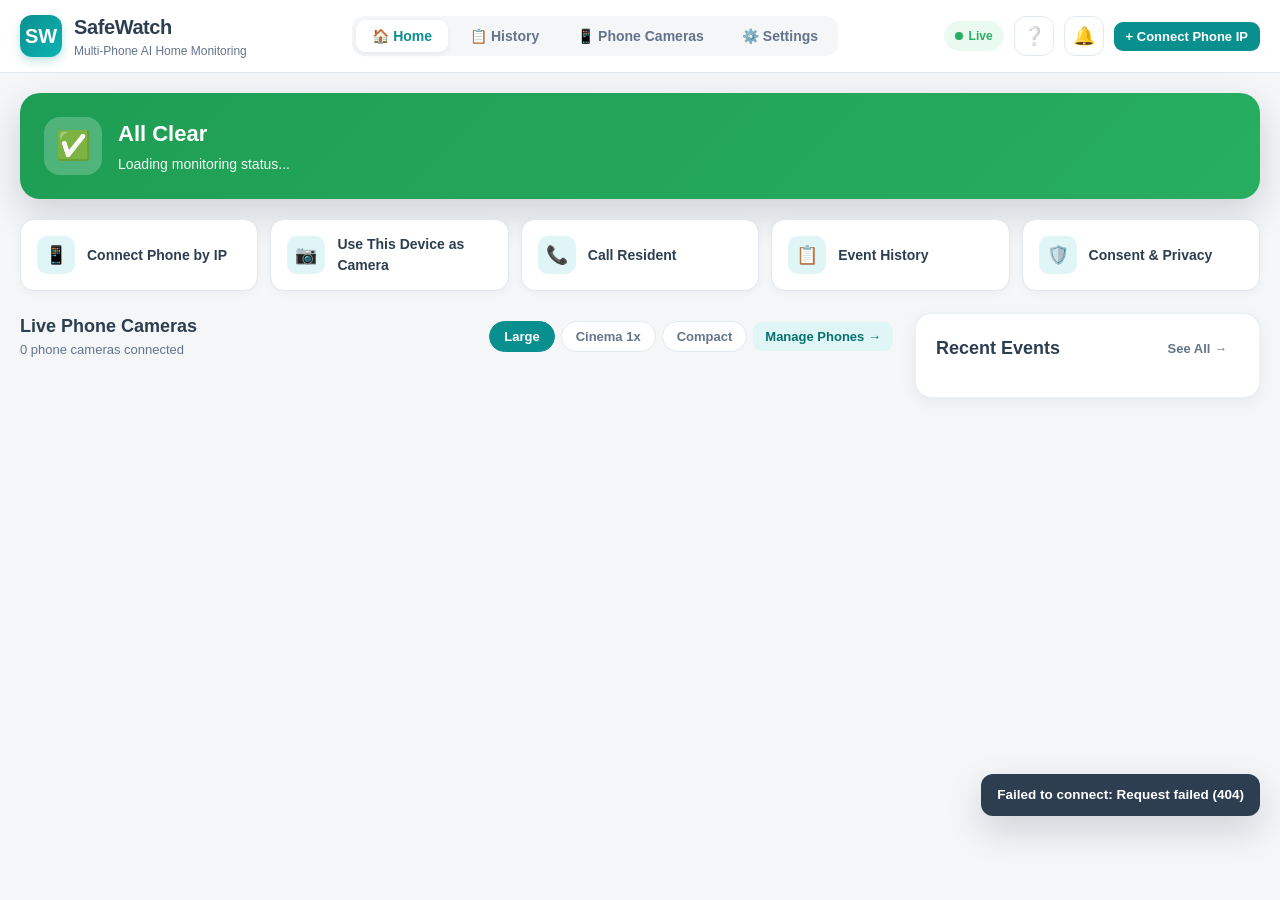
==== static/index.html @ 41614c2d "commit" ====
<!DOCTYPE html>
<html lang="en">
<head>
  <meta charset="UTF-8" />
  <meta name="viewport" content="width=device-width, initial-scale=1.0" />
  <title>SafeWatch — Multi-Phone AI Elderly Home Monitoring</title>
  <link rel="icon" type="image/svg+xml" href="data:image/svg+xml,<svg xmlns='http://www.w3.org/2000/svg' viewBox='0 0 100 100'><rect width='100' height='100' rx='24' fill='%230A8F8F'/><text x='50' y='66' font-size='44' font-family='sans-serif' font-weight='bold' text-anchor='middle' fill='white'>SW</text></svg>" />
  <link rel="stylesheet" href="/static/css/style.css" />
</head>
<body>
  <header class="topbar">
    <div class="topbar-inner">
      <div class="brand">
        <div class="brand-icon">SW</div>
        <div>
          <div class="brand-title">SafeWatch</div>
          <div class="brand-sub" id="brandSubtitle">Multi-Phone AI Home Monitoring</div>
        </div>
      </div>

      <nav class="desktop-nav" aria-label="Main navigation">
        <button class="nav-tab active" data-tab="home">🏠 Home</button>
        <button class="nav-tab" data-tab="history">📋 History</button>
        <button class="nav-tab" data-tab="cameras">📱 Phone Cameras</button>
        <button class="nav-tab" data-tab="settings">⚙️ Settings</button>
      </nav>

      <div class="topbar-actions">
        <div class="ws-pill" id="wsPill" title="Real-time WebSocket status">
          <span class="ws-dot"></span>
          <span class="ws-text">Live</span>
        </div>
        <button class="icon-btn" id="btnGuide" title="Setup Guide">❔</button>
        <button class="icon-btn" id="btnAlertsBell" title="Pending Alerts">
          🔔
          <span class="badge-count" id="bellBadge" style="display:none">0</span>
        </button>
        <button class="btn btn-primary btn-sm" id="btnQuickConnect">+ Connect Phone IP</button>
      </div>
    </div>
  </header>

  <main class="container">
    <!-- TAB 1: HOME DASHBOARD -->
    <section id="tab-home" class="tab-panel active">
      <div id="heroCard" class="hero-card clear">
        <div class="hero-left">
          <div class="hero-emoji" id="heroEmoji">✅</div>
          <div>
            <div class="hero-title" id="heroTitle">All Clear</div>
            <div class="hero-sub" id="heroSub">Loading monitoring status...</div>
          </div>
        </div>
        <div class="hero-actions" id="heroActions"></div>
      </div>

      <div class="quick-actions">
        <button class="quick-btn" id="qaConnectPhone">
          <span class="quick-icon">📱</span>
          <span>Connect Phone by IP</span>
        </button>
        <a class="quick-btn" id="qaPhoneNodeLink" href="/phone-camera" target="_blank">
          <span class="quick-icon">📷</span>
          <span>Use This Device as Camera</span>
        </a>
        <a class="quick-btn" id="qaCallResident" href="tel:+60198765432">
          <span class="quick-icon">📞</span>
          <span id="qaCallLabel">Call Resident</span>
        </a>
        <button class="quick-btn" data-goto="history">
          <span class="quick-icon">📋</span>
          <span>Event History</span>
        </button>
        <button class="quick-btn" data-goto="settings">
          <span class="quick-icon">🛡️</span>
          <span>Consent &amp; Privacy</span>
        </button>
      </div>

      <div class="dashboard-split">
        <div>
          <div class="section-header">
            <div>
              <div class="section-title">Live Phone Cameras</div>
              <div class="muted" id="camCountLabel">0 phone cameras connected</div>
            </div>
            <div style="display:flex; gap:6px; align-items:center; flex-wrap:wrap;">
              <button class="chip active" data-cam-size="large">Large</button>
              <button class="chip" data-cam-size="cinema">Cinema 1x</button>
              <button class="chip" data-cam-size="compact">Compact</button>
              <button class="btn btn-secondary btn-sm" data-goto="cameras">Manage Phones →</button>
            </div>
          </div>
          <div id="homeCameraGrid" class="camera-grid"></div>
        </div>

        <div class="card">
          <div class="section-header">
            <div class="section-title">Recent Events</div>
            <button class="btn btn-ghost btn-sm" data-goto="history">See All →</button>
          </div>
          <div id="homeEventList" class="event-list"></div>
        </div>
      </div>
    </section>

    <!-- TAB 2: EVENT HISTORY -->
    <section id="tab-history" class="tab-panel">
      <div class="card">
        <div class="section-header">
          <div>
            <div class="section-title">Event History &amp; Incident Evidence</div>
            <div class="muted">Review captured fall photos, H.264 video clips, and caregiver response logs</div>
          </div>
        </div>

        <div class="filter-bar">
          <button class="chip active" data-type="all">All</button>
          <button class="chip" data-type="fall">🔴 Falls</button>
          <button class="chip" data-type="inactivity">🟡 Inactivity</button>
          <button class="chip" data-type="motion">🟢 Motion</button>
          <select id="historyStatusFilter" class="input" style="width:auto; min-width:140px">
            <option value="all">All Statuses</option>
            <option value="pending">Pending</option>
            <option value="resolved">Resolved</option>
            <option value="false_alert">False Alert</option>
          </select>
          <select id="historyCameraFilter" class="input" style="width:auto; min-width:170px">
            <option value="all">All Phone Cameras</option>
          </select>
        </div>

        <div id="historyEventList" class="event-list"></div>
      </div>
    </section>

    <!-- TAB 3: PHONE CAMERAS (MULTI-IP CONNECTION) -->
    <section id="tab-cameras" class="tab-panel">
      <div class="card" style="margin-bottom:20px;">
        <div class="section-header">
          <div>
            <div class="section-title">Multi-Phone Camera Connection Hub</div>
            <div class="muted">Connect multiple smartphones via IP address (IP Webcam / DroidCam / RTSP) or scan QR with any phone browser</div>
          </div>
          <div style="display:flex; gap:8px; flex-wrap:wrap;">
            <button class="btn btn-outline btn-sm" id="btnScanWifi">🔍 Scan Wi-Fi for Phones</button>
            <button class="btn btn-primary btn-sm" id="btnOpenConnectModal">+ Add Phone by IP</button>
          </div>
        </div>

        <div id="scanResultsBox" style="display:none; margin-bottom:14px;"></div>

        <div id="standbyNodesSection" style="display:none;">
          <div class="muted" style="font-weight:700; margin-bottom:8px;">📲 Standby Browser Phones Ready to Pair by IP:</div>
          <div id="standbyNodesList" class="event-list" style="margin-bottom:12px;"></div>
        </div>
      </div>

      <div id="camerasFullGrid" class="camera-grid"></div>
    </section>

    <!-- TAB 4: SETTINGS, CONSENT & CONTACTS -->
    <section id="tab-settings" class="tab-panel">
      <div class="settings-grid">
        <div class="card">
          <div class="section-header">
            <div class="section-title">Caregiver Profile</div>
          </div>
          <form id="caregiverForm">
            <div class="field">
              <label>Caregiver Full Name</label>
              <input class="input" id="cgName" required />
            </div>
            <div class="field">
              <label>Email</label>
              <input class="input" id="cgEmail" type="email" />
            </div>
            <div class="field">
              <label>Phone Number</label>
              <input class="input" id="cgPhone" />
            </div>
            <button class="btn btn-primary" type="submit">Save Caregiver Profile</button>
          </form>
        </div>

        <div class="card">
          <div class="section-header">
            <div class="section-title">Monitored Elderly Resident</div>
          </div>
          <form id="residentForm">
            <div class="form-grid">
              <div class="field">
                <label>Resident Name</label>
                <input class="input" id="resName" required />
              </div>
              <div class="field">
                <label>Relationship</label>
                <select class="input" id="resRelation">
                  <option>Parent</option>
                  <option>Grandparent</option>
                  <option>Spouse</option>
                  <option>Relative</option>
                </select>
              </div>
            </div>
            <div class="field">
              <label>Resident Phone Number</label>
              <input class="input" id="resPhone" />
            </div>
            <div class="field">
              <label>Home Address</label>
              <input class="input" id="resAddress" />
            </div>
            <div class="field">
              <label>Medical Notes</label>
              <textarea class="input" id="resMedical" rows="2"></textarea>
            </div>
            <button class="btn btn-primary" type="submit">Save Resident Info</button>
          </form>
        </div>

        <div class="card">
          <div class="section-header">
            <div class="section-title">🛡️ Consent &amp; Master Privacy</div>
            <span class="pill pill-soft-green" id="consentBadge">Consent Active</span>
          </div>
          <p class="muted" id="consentMeta" style="margin-bottom:12px;">Informed consent recorded.</p>
          <div class="toggle-row">
            <div>
              <strong>Pause All Phone Cameras</strong>
              <div class="muted">Temporarily halt all recording &amp; AI monitoring</div>
            </div>
            <label class="switch">
              <input type="checkbox" id="masterPauseToggle" />
              <span class="slider"></span>
            </label>
          </div>
          <div style="margin-top:14px; display:flex; gap:10px; flex-wrap:wrap;">
            <button class="btn btn-secondary btn-sm" id="btnOpenConsent">Review / Sign Consent</button>
          </div>
        </div>

        <div class="card">
          <div class="section-header">
            <div class="section-title">System &amp; Storage Privacy</div>
          </div>
          <div class="toggle-row">
            <div>
              <strong>Fall Alert Sound (Siren/Chime)</strong>
              <div class="muted">Play audio chime when a fall alert arrives</div>
            </div>
            <label class="switch">
              <input type="checkbox" id="setAlertSound" />
              <span class="slider"></span>
            </label>
          </div>
          <div class="toggle-row">
            <div>
              <strong>AI Skeleton Overlay</strong>
              <div class="muted">Show pose keypoints on live feed &amp; snapshots</div>
            </div>
            <label class="switch">
              <input type="checkbox" id="setSkeletonOverlay" />
              <span class="slider"></span>
            </label>
          </div>
          <div class="toggle-row">
            <div>
              <strong>Auto-Delete Old Clips</strong>
              <div class="muted">Automatically delete media after retention period</div>
            </div>
            <label class="switch">
              <input type="checkbox" id="setAutoDelete" />
              <span class="slider"></span>
            </label>
          </div>
          <div class="form-grid" style="margin-top:12px;">
            <div class="field">
              <label>Clip Retention (Days)</label>
              <select class="input" id="setRetentionDays">
                <option value="7">7 Days</option>
                <option value="14">14 Days</option>
                <option value="30">30 Days</option>
              </select>
            </div>
            <div class="field">
              <label>Alert Cooldown (Seconds)</label>
              <input class="input" id="setCooldown" type="number" min="5" max="120" />
            </div>
          </div>
          <div style="display:flex; gap:8px; flex-wrap:wrap;">
            <button class="btn btn-primary btn-sm" id="btnSaveSystemSettings">Save Settings</button>
            <button class="btn btn-outline btn-sm" id="btnPurgeNow">Purge Expired Clips</button>
          </div>
        </div>

        <div class="card" style="grid-column: 1 / -1;">
          <div class="section-header">
            <div>
              <div class="section-title">Emergency Contacts</div>
              <div class="muted">Quick-dial contacts shown during fall alerts</div>
            </div>
            <button class="btn btn-primary btn-sm" id="btnAddContact">+ Add Contact</button>
          </div>
          <div id="contactsList" class="event-list"></div>
        </div>
      </div>
    </section>
  </main>

  <!-- Mobile Bottom Navigation -->
  <nav class="bottom-nav">
    <button class="active" data-tab="home">🏠<span>Home</span></button>
    <button data-tab="history">📋<span>History</span></button>
    <button data-tab="cameras">📱<span>Phones</span></button>
    <button data-tab="settings">⚙️<span>Settings</span></button>
  </nav>

  <!-- MODAL: CONNECT PHONE CAMERA BY IP -->
  <div class="modal-backdrop" id="connectModal">
    <div class="modal modal-lg">
      <div class="modal-header">
        <div class="section-title">📱 Connect Phone Camera by IP Address</div>
        <button class="btn btn-ghost btn-sm" data-close="connectModal">✕</button>
      </div>
      <div class="modal-body">
        <div class="method-tabs">
          <button class="method-tab active" data-method="ip">1. Enter Phone IP</button>
          <button class="method-tab" data-method="qr">2. Browser QR / URL</button>
          <button class="method-tab" data-method="webcam">3. Local Test Feed</button>
        </div>

        <!-- Method 1: IP Address Connection -->
        <div id="method-ip">
          <p class="muted" style="margin-bottom:12px;">
            Run an IP camera app on your phone (e.g. <strong>IP Webcam</strong>, <strong>DroidCam</strong>, or <strong>RTSP Camera</strong>), or enter the IP of a phone opened on <code>/phone-camera</code>. Add as many phones as needed!
          </p>
          <div class="form-grid">
            <div class="field">
              <label>Phone IP Address (or Stream URL)</label>
              <input class="input" id="ipInput" placeholder="e.g. 192.168.1.50 or 127.0.0.1" />
            </div>
            <div class="field">
              <label>Port</label>
              <input class="input" id="portInput" type="number" value="8080" />
            </div>
            <div class="field">
              <label>Room / Location</label>
              <input class="input" id="roomInput" placeholder="e.g. Living Room, Bedroom, Kitchen" value="Living Room" />
            </div>
            <div class="field">
              <label>Camera Name</label>
              <input class="input" id="camNameInput" placeholder="e.g. Mum's Living Room Phone" />
            </div>
            <div class="field">
              <label>Phone Camera App Preset</label>
              <select class="input" id="presetInput">
                <option value="auto">Auto-Detect (IP Webcam / DroidCam / RTSP)</option>
                <option value="ip_webcam">IP Webcam (Android /video or /shot.jpg)</option>
                <option value="droidcam">DroidCam (Port 4747)</option>
                <option value="rtsp">RTSP Stream</option>
                <option value="phone_node">SafeWatch Browser Node (/phone-camera)</option>
              </select>
            </div>
            <div class="field">
              <label>Sensitivity</label>
              <select class="input" id="sensInput">
                <option value="medium" selected>Medium (Recommended)</option>
                <option value="high">High (Faster trigger)</option>
                <option value="low">Low (Fewer false alerts)</option>
              </select>
            </div>
          </div>
          <div class="form-grid">
            <div class="field">
              <label>Username (optional)</label>
              <input class="input" id="authUserInput" placeholder="Optional" />
            </div>
            <div class="field">
              <label>Password (optional)</label>
              <input class="input" id="authPassInput" type="password" placeholder="Optional" />
            </div>
          </div>

          <div class="toggle-row" style="margin-bottom:12px;">
            <div>
              <strong>Motion-Contour Assist</strong>
              <div class="muted">Optional silhouette fallback when person keypoints aren't visible</div>
            </div>
            <label class="switch">
              <input type="checkbox" id="motionAssistInput" />
              <span class="slider"></span>
            </label>
          </div>

          <div id="probePreviewBox" style="display:none; margin-bottom:14px; padding:12px; border-radius:12px; background:var(--bg);">
            <div id="probeStatusText" style="font-weight:600; margin-bottom:8px;"></div>
            <img id="probePreviewImg" style="max-height:200px; border-radius:10px; display:none;" alt="Phone preview" />
          </div>

          <div style="display:flex; gap:10px; flex-wrap:wrap;">
            <button class="btn btn-outline" type="button" id="btnTestProbe">🔍 Test IP Connection</button>
            <button class="btn btn-primary" type="button" id="btnSubmitPhoneIp">✅ Connect Phone Camera</button>
          </div>
        </div>

        <!-- Method 2: Zero-Install Mobile Browser QR -->
        <div id="method-qr" style="display:none;">
          <div class="qr-box">
            <img id="qrImage" alt="QR code to phone camera page" />
            <div style="flex:1; min-width:220px;">
              <h3 style="margin-bottom:6px;">Turn Any Smartphone Into a Camera</h3>
              <p class="muted" style="margin-bottom:10px;">
                Open this URL on one or more phones connected to the same Wi-Fi. Each phone registers with its IP address and streams directly to SafeWatch AI.
              </p>
              <div style="display:flex; gap:8px; align-items:center; flex-wrap:wrap; margin-bottom:10px;">
                <code id="phoneUrlText" style="background:#fff; padding:8px 10px; border-radius:8px; border:1px solid var(--border); font-size:13px;"></code>
                <button class="btn btn-secondary btn-sm" id="btnCopyPhoneUrl">Copy URL</button>
              </div>
              <p class="muted">
                <strong>Note for mobile browsers:</strong> Because browsers require HTTPS for camera access over Wi-Fi, tap <em>Advanced → Proceed</em> once if your phone warns about the local self-signed certificate.
              </p>
            </div>
          </div>
        </div>

        <!-- Method 3: Local Webcam & GMDCSA-24 Dataset Replay -->
        <div id="method-webcam" style="display:none;">
          <p class="muted" style="margin-bottom:12px;">Connect this computer's webcam or replay a <strong>GMDCSA-24</strong> benchmark video clip (<a href="https://doi.org/10.5281/zenodo.13354453" target="_blank">Zenodo DOI</a>) to test the 4-state YOLOv11-Pose detector.</p>
          <div class="form-grid">
            <div class="field">
              <label>Source Mode</label>
              <select class="input" id="wcSourceMode">
                <option value="webcam">Local PC Webcam</option>
                <option value="video_file">GMDCSA-24 Dataset Video Replay</option>
              </select>
            </div>
            <div class="field">
              <label>Camera Name</label>
              <input class="input" id="wcNameInput" value="Local Test Camera" />
            </div>
            <div class="field">
              <label>Room</label>
              <input class="input" id="wcRoomInput" value="Living Room" />
            </div>
            <div class="field" id="wcIndexField">
              <label>Webcam Device Index</label>
              <input class="input" id="wcIndexInput" value="0" />
            </div>
            <div class="field" id="wcDatasetField" style="display:none; grid-column: 1 / -1;">
              <label>Select GMDCSA-24 Clip</label>
              <select class="input" id="wcDatasetSelect"></select>
            </div>
          </div>
          <button class="btn btn-primary" id="btnSubmitWebcam">Connect Test Camera</button>
        </div>
      </div>
    </div>
  </div>

  <!-- MODAL: FALL ALERT OVERLAY (LIVE PUSH) -->
  <div class="modal-backdrop" id="fallAlertModal">
    <div class="modal modal-lg">
      <div class="modal-header alert-header">
        <div>
          <div style="font-size:20px; font-weight:800;">🚨 FALL DETECTED</div>
          <div id="alertModalSub" style="font-size:13px; opacity:0.95;"></div>
        </div>
        <button class="btn btn-white btn-sm" data-close="fallAlertModal">Minimize</button>
      </div>
      <div class="modal-body">
        <div id="alertMediaContainer" style="margin-bottom:14px;"></div>
        <div style="display:flex; gap:10px; flex-wrap:wrap; margin-bottom:16px;" id="alertMetaPills"></div>
        <div style="display:grid; grid-template-columns: repeat(auto-fit, minmax(170px, 1fr)); gap:10px;">
          <a class="btn btn-primary" id="alertBtnCallResident" href="tel:">📞 Call Resident</a>
          <a class="btn btn-danger" id="alertBtnCall999" href="tel:999">🚨 Call Emergency (999)</a>
          <button class="btn btn-secondary" id="alertBtnSafe">✅ Mark as Safe</button>
          <button class="btn btn-outline" id="alertBtnFalse">⚠️ False Alert</button>
        </div>
      </div>
    </div>
  </div>

  <!-- MODAL: EVENT DETAIL & RESPONSE LOG -->
  <div class="modal-backdrop" id="eventDetailModal">
    <div class="modal modal-lg">
      <div class="modal-header">
        <div>
          <div class="section-title" id="detailTitle">Incident Details</div>
          <div class="muted" id="detailSub"></div>
        </div>
        <button class="btn btn-ghost btn-sm" data-close="eventDetailModal">✕</button>
      </div>
      <div class="modal-body">
        <div style="display:flex; gap:8px; margin-bottom:10px;">
          <button class="chip active" id="btnShowPhoto">📷 Incident Photo</button>
          <button class="chip" id="btnShowVideo">🎬 Video Clip</button>
        </div>
        <div id="detailMediaBox" style="margin-bottom:16px;"></div>
        <div id="detailMetaGrid" style="display:flex; gap:8px; flex-wrap:wrap; margin-bottom:16px;"></div>

        <div class="section-title" style="font-size:15px; margin-bottom:6px;">Response Log</div>
        <div class="timeline" id="detailTimeline"></div>

        <div style="display:flex; gap:8px; margin-top:14px;">
          <input class="input" id="detailNoteInput" placeholder="Add caregiver note (e.g. Called neighbour to check)" />
          <button class="btn btn-secondary btn-sm" id="btnAddEventLog">Add Log</button>
        </div>
      </div>
      <div class="modal-footer">
        <a class="btn btn-outline btn-sm" id="detailDownloadPhoto" download>⬇️ Photo</a>
        <a class="btn btn-outline btn-sm" id="detailDownloadVideo" download style="display:none;">⬇️ Video Clip</a>
        <button class="btn btn-outline btn-sm" id="detailFalseBtn">False Alert</button>
        <button class="btn btn-success btn-sm" id="detailResolveBtn">Mark Resolved</button>
        <button class="btn btn-danger btn-sm" id="detailDeleteBtn">Delete</button>
      </div>
    </div>
  </div>

  <!-- MODAL: EXPANDED LARGE CAMERA THEATER VIEW -->
  <div class="modal-backdrop" id="cameraExpandModal">
    <div class="modal modal-xl">
      <div class="modal-header">
        <div>
          <div class="section-title" id="expandCamTitle">Large Camera View</div>
          <div class="muted" id="expandCamSub"></div>
        </div>
        <button class="btn btn-ghost btn-sm" data-close="cameraExpandModal">✕</button>
      </div>
      <div class="modal-body">
        <div class="state-stepper" id="expandStateStepper">
          <div class="state-step" data-step="STANDING">1. STANDING</div>
          <div class="state-step" data-step="FALLING">2. FALLING</div>
          <div class="state-step" data-step="LYING">3. LYING</div>
          <div class="state-step" data-step="FALL DETECTED">4. FALL DETECTED</div>
        </div>
        <div class="expand-feed-wrap">
          <img id="expandFeedImg" alt="Expanded live phone stream" />
        </div>
        <div style="display:flex; gap:8px; flex-wrap:wrap; align-items:center; justify-content:space-between;">
          <div style="display:flex; gap:8px; flex-wrap:wrap;" id="expandTelemetryPills"></div>
          <div style="display:flex; gap:8px; flex-wrap:wrap;">
            <button class="btn btn-outline btn-sm" id="expandBtnTest">🧪 Test Fall</button>
            <button class="btn btn-outline btn-sm" id="expandBtnPause">⏸️ Pause</button>
            <button class="btn btn-secondary btn-sm" id="expandBtnConfig">⚙️ Configure</button>
          </div>
        </div>
      </div>
    </div>
  </div>

  <!-- MODAL: CAMERA SETTINGS & ROI ZONE -->
  <div class="modal-backdrop" id="cameraConfigModal">
    <div class="modal modal-lg">
      <div class="modal-header">
        <div>
          <div class="section-title" id="cfgCamTitle">Camera Configuration</div>
          <div class="muted" id="cfgCamIp"></div>
        </div>
        <button class="btn btn-ghost btn-sm" data-close="cameraConfigModal">✕</button>
      </div>
      <div class="modal-body">
        <div style="margin-bottom:14px;">
          <div class="section-header" style="margin-bottom:6px;">
            <span style="font-size:13.5px; font-weight:700;">Detection Zone (Drag on image to restrict monitoring area)</span>
            <button class="btn btn-ghost btn-sm" id="btnResetRoi">Reset Full Frame</button>
          </div>
          <div class="roi-stage" id="roiStage">
            <img id="cfgPreviewImg" alt="Camera feed" />
            <div class="roi-rect" id="roiRect"></div>
          </div>
        </div>

        <div class="form-grid">
          <div class="field">
            <label>Camera Name</label>
            <input class="input" id="cfgName" />
          </div>
          <div class="field">
            <label>Room</label>
            <input class="input" id="cfgRoom" />
          </div>
          <div class="field">
            <label>Phone IP Address</label>
            <input class="input" id="cfgIp" />
          </div>
          <div class="field">
            <label>Sensitivity</label>
            <select class="input" id="cfgSensitivity">
              <option value="low">Low</option>
              <option value="medium">Medium</option>
              <option value="high">High</option>
            </select>
          </div>
        </div>

        <div class="toggle-row">
          <span><strong>AI Fall Detection</strong></span>
          <label class="switch"><input type="checkbox" id="cfgFall" /><span class="slider"></span></label>
        </div>
        <div class="toggle-row">
          <span><strong>Inactivity Alert</strong></span>
          <label class="switch"><input type="checkbox" id="cfgInactivity" /><span class="slider"></span></label>
        </div>
        <div class="toggle-row">
          <span><strong>Motion Event Logging</strong></span>
          <label class="switch"><input type="checkbox" id="cfgMotion" /><span class="slider"></span></label>
        </div>
        <div class="toggle-row">
          <span><strong>Motion-Contour Assist</strong> (for far range / non-human test figures)</span>
          <label class="switch"><input type="checkbox" id="cfgMotionAssist" /><span class="slider"></span></label>
        </div>
        <div class="toggle-row">
          <span><strong>Pause This Camera</strong></span>
          <label class="switch"><input type="checkbox" id="cfgPaused" /><span class="slider"></span></label>
        </div>
      </div>
      <div class="modal-footer">
        <button class="btn btn-danger btn-sm" id="btnDeleteCamera">Remove Camera</button>
        <button class="btn btn-outline btn-sm" id="btnRunCamTest">🧪 Run Test Fall Alert</button>
        <button class="btn btn-primary btn-sm" id="btnSaveCameraCfg">Save Changes</button>
      </div>
    </div>
  </div>

  <!-- MODAL: CONSENT AGREEMENT -->
  <div class="modal-backdrop" id="consentModal">
    <div class="modal">
      <div class="modal-header">
        <div class="section-title">🛡️ Consent &amp; Privacy Agreement</div>
        <button class="btn btn-ghost btn-sm" data-close="consentModal">✕</button>
      </div>
      <div class="modal-body">
        <div style="display:flex; flex-direction:column; gap:10px; margin-bottom:16px;">
          <div class="card" style="padding:12px; background:var(--primary-light); border:none;">
            📷 Phone cameras are placed only in agreed living spaces.
          </div>
          <div class="card" style="padding:12px; background:var(--bg); border:none;">
            🔔 Photos and short video clips are saved <strong>only when a fall or unusual event is detected</strong>.
          </div>
          <div class="card" style="padding:12px; background:var(--bg); border:none;">
            ⏸️ The resident or caregiver can pause or remove cameras at any time.
          </div>
        </div>
        <div class="field">
          <label>Agreed Rooms (comma separated)</label>
          <input class="input" id="consentRoomsInput" value="Living Room, Hallway, Bedroom" />
        </div>
        <div class="field">
          <label>Resident Confirmation PIN</label>
          <input class="input" id="consentPinInput" placeholder="4-digit PIN" value="1234" />
        </div>
        <label style="display:flex; align-items:center; gap:8px; font-size:14px; font-weight:600; cursor:pointer;">
          <input type="checkbox" id="consentAgreeCheck" checked />
          I understand and agree to the monitoring arrangement
        </label>
      </div>
      <div class="modal-footer">
        <button class="btn btn-outline" data-close="consentModal">Cancel</button>
        <button class="btn btn-primary" id="btnSaveConsent">I Agree &amp; Confirm</button>
      </div>
    </div>
  </div>

  <!-- MODAL: ADD EMERGENCY CONTACT -->
  <div class="modal-backdrop" id="contactModal">
    <div class="modal">
      <div class="modal-header">
        <div class="section-title">Add Emergency Contact</div>
        <button class="btn btn-ghost btn-sm" data-close="contactModal">✕</button>
      </div>
      <div class="modal-body">
        <div class="field"><label>Name</label><input class="input" id="newContactName" placeholder="e.g. Kak Lina" /></div>
        <div class="field"><label>Relationship</label><input class="input" id="newContactRel" placeholder="e.g. Sister / Neighbour" /></div>
        <div class="field"><label>Phone Number</label><input class="input" id="newContactPhone" placeholder="+601..." /></div>
      </div>
      <div class="modal-footer">
        <button class="btn btn-outline" data-close="contactModal">Cancel</button>
        <button class="btn btn-primary" id="btnSaveContact">Save Contact</button>
      </div>
    </div>
  </div>

  <!-- MODAL: SETUP GUIDE / ONBOARDING -->
  <div class="modal-backdrop" id="guideModal">
    <div class="modal">
      <div class="modal-header">
        <div class="section-title">How to Connect Multiple Phone Cameras</div>
        <button class="btn btn-ghost btn-sm" data-close="guideModal">✕</button>
      </div>
      <div class="modal-body" style="display:flex; flex-direction:column; gap:12px;">
        <div class="card" style="padding:14px; background:var(--primary-light); border:none;">
          <strong>Option A — Connect Phones via IP Address (IP Webcam / DroidCam)</strong>
          <p class="muted" style="color:var(--dark); margin-top:4px;">
            Install <em>IP Webcam</em> on Phone 1, Phone 2, etc. Tap <em>Start server</em> on each phone to see its IP (e.g. <code>192.168.1.50:8080</code>). Click <strong>+ Connect Phone IP</strong> in SafeWatch and add each phone to its room.
          </p>
        </div>
        <div class="card" style="padding:14px; background:var(--bg); border:none;">
          <strong>Option B — Zero-Install Phone Browser Camera</strong>
          <p class="muted" style="color:var(--dark); margin-top:4px;">
            Scan the QR code in <strong>+ Connect Phone IP → Browser QR</strong> from any smartphone. Each phone registers with its IP address and streams live to SafeWatch's YOLOv11-Pose fall detector.
          </p>
        </div>
        <div class="card" style="padding:14px; background:var(--bg); border:none;">
          <strong>Automatic Photo &amp; Video Evidence</strong>
          <p class="muted" style="color:var(--dark); margin-top:4px;">
            When any connected phone detects a fall, SafeWatch immediately captures a photo + H.264 MP4 video clip and pushes an audible real-time alert to this caregiver dashboard.
          </p>
        </div>
      </div>
      <div class="modal-footer">
        <button class="btn btn-primary" data-close="guideModal">Got It</button>
      </div>
    </div>
  </div>

  <div class="toast" id="toast"></div>
  <script src="/static/js/app.js"></script>
</body>
</html>
---- static/css/style.css ----
:root {
  --primary: #0A8F8F;
  --primary-dark: #077070;
  --primary-light: #E0F5F5;
  --alert: #E74C3C;
  --alert-soft: #FDEDEC;
  --warning: #F39C12;
  --warning-soft: #FEF5E7;
  --success: #27AE60;
  --success-soft: #EAFAF1;
  --dark: #2C3E50;
  --muted: #64748B;
  --border: #E2E8F0;
  --bg: #F4F6F8;
  --white: #FFFFFF;
  --radius-card: 16px;
  --radius-btn: 12px;
  --radius-input: 10px;
  --shadow: 0 4px 18px rgba(15, 23, 42, 0.06);
  --shadow-lg: 0 14px 36px rgba(15, 23, 42, 0.16);
}

* {
  box-sizing: border-box;
  margin: 0;
  padding: 0;
}

body {
  font-family: "Inter", -apple-system, BlinkMacSystemFont, "Segoe UI", Roboto, sans-serif;
  background: var(--bg);
  color: var(--dark);
  line-height: 1.5;
  min-height: 100vh;
  padding-bottom: 84px;
}

/* Top Header */
.topbar {
  position: sticky;
  top: 0;
  z-index: 40;
  background: rgba(255, 255, 255, 0.94);
  backdrop-filter: blur(10px);
  border-bottom: 1px solid var(--border);
  padding: 12px 20px;
}

.topbar-inner {
  max-width: 1560px;
  margin: 0 auto;
  display: flex;
  align-items: center;
  justify-content: space-between;
  gap: 16px;
}

.brand {
  display: flex;
  align-items: center;
  gap: 12px;
}

.brand-icon {
  width: 42px;
  height: 42px;
  border-radius: 12px;
  background: linear-gradient(135deg, var(--primary), #0db3b3);
  color: var(--white);
  display: grid;
  place-items: center;
  font-size: 20px;
  font-weight: 700;
  box-shadow: 0 4px 10px rgba(10, 143, 143, 0.25);
}

.brand-title {
  font-size: 20px;
  font-weight: 700;
  letter-spacing: -0.02em;
}

.brand-sub {
  font-size: 12px;
  color: var(--muted);
}

.desktop-nav {
  display: flex;
  gap: 6px;
  background: var(--bg);
  padding: 4px;
  border-radius: 12px;
}

.nav-tab {
  border: none;
  background: transparent;
  color: var(--muted);
  font-weight: 600;
  font-size: 14px;
  padding: 8px 16px;
  border-radius: 9px;
  cursor: pointer;
  transition: all 0.15s ease;
}

.nav-tab:hover {
  color: var(--dark);
}

.nav-tab.active {
  background: var(--white);
  color: var(--primary);
  box-shadow: 0 2px 6px rgba(0, 0, 0, 0.06);
}

.topbar-actions {
  display: flex;
  align-items: center;
  gap: 10px;
}

.ws-pill {
  display: inline-flex;
  align-items: center;
  gap: 6px;
  padding: 6px 11px;
  border-radius: 999px;
  font-size: 12px;
  font-weight: 600;
  background: var(--success-soft);
  color: var(--success);
}

.ws-pill.offline {
  background: var(--alert-soft);
  color: var(--alert);
}

.ws-dot {
  width: 8px;
  height: 8px;
  border-radius: 50%;
  background: currentColor;
}

.icon-btn {
  position: relative;
  border: 1px solid var(--border);
  background: var(--white);
  color: var(--dark);
  width: 40px;
  height: 40px;
  border-radius: 12px;
  display: grid;
  place-items: center;
  cursor: pointer;
  font-size: 18px;
}

.badge-count {
  position: absolute;
  top: -5px;
  right: -5px;
  min-width: 19px;
  height: 19px;
  padding: 0 5px;
  border-radius: 999px;
  background: var(--alert);
  color: var(--white);
  font-size: 11px;
  font-weight: 700;
  display: grid;
  place-items: center;
}

/* Main Container */
.container {
  max-width: 1560px;
  margin: 0 auto;
  padding: 20px;
}

.tab-panel {
  display: none;
}

.tab-panel.active {
  display: block;
}

/* Cards & Typography */
.card {
  background: var(--white);
  border-radius: var(--radius-card);
  box-shadow: var(--shadow);
  padding: 20px;
  border: 1px solid rgba(226, 232, 240, 0.7);
}

.section-header {
  display: flex;
  align-items: center;
  justify-content: space-between;
  gap: 12px;
  margin-bottom: 14px;
  flex-wrap: wrap;
}

.section-title {
  font-size: 18px;
  font-weight: 700;
}

.muted {
  color: var(--muted);
  font-size: 13px;
}

/* Hero Status Card */
.hero-card {
  border-radius: 20px;
  padding: 24px;
  color: var(--white);
  display: flex;
  align-items: center;
  justify-content: space-between;
  gap: 20px;
  flex-wrap: wrap;
  margin-bottom: 20px;
  box-shadow: var(--shadow-lg);
}

.hero-card.clear {
  background: linear-gradient(135deg, #1e9e54, #27ae60);
}

.hero-card.alert {
  background: linear-gradient(135deg, #c0392b, #e74c3c);
  animation: alertPulse 1.8s infinite;
}

.hero-card.warn {
  background: linear-gradient(135deg, #d68910, #f39c12);
}

@keyframes alertPulse {
  0%, 100% { box-shadow: 0 12px 30px rgba(231, 76, 60, 0.35); }
  50% { box-shadow: 0 14px 42px rgba(231, 76, 60, 0.65); }
}

.hero-left {
  display: flex;
  align-items: center;
  gap: 16px;
}

.hero-emoji {
  width: 58px;
  height: 58px;
  border-radius: 16px;
  background: rgba(255, 255, 255, 0.22);
  display: grid;
  place-items: center;
  font-size: 28px;
  flex-shrink: 0;
}

.hero-title {
  font-size: 22px;
  font-weight: 700;
  margin-bottom: 4px;
}

.hero-sub {
  font-size: 14px;
  opacity: 0.94;
}

.hero-actions {
  display: flex;
  gap: 10px;
  flex-wrap: wrap;
}

/* Quick Actions */
.quick-actions {
  display: grid;
  grid-template-columns: repeat(auto-fit, minmax(170px, 1fr));
  gap: 12px;
  margin-bottom: 22px;
}

.quick-btn {
  display: flex;
  align-items: center;
  gap: 12px;
  background: var(--white);
  border: 1px solid var(--border);
  border-radius: 14px;
  padding: 14px 16px;
  cursor: pointer;
  text-align: left;
  color: var(--dark);
  font-weight: 600;
  font-size: 14px;
  transition: transform 0.12s ease, border-color 0.12s ease;
  box-shadow: 0 2px 8px rgba(15, 23, 42, 0.04);
  text-decoration: none;
}

.quick-btn:hover {
  transform: translateY(-2px);
  border-color: var(--primary);
}

.quick-icon {
  width: 38px;
  height: 38px;
  border-radius: 10px;
  background: var(--primary-light);
  color: var(--primary);
  display: grid;
  place-items: center;
  font-size: 18px;
  flex-shrink: 0;
}

/* Buttons */
.btn {
  border: none;
  border-radius: var(--radius-btn);
  padding: 10px 16px;
  font-size: 14px;
  font-weight: 600;
  cursor: pointer;
  display: inline-flex;
  align-items: center;
  justify-content: center;
  gap: 8px;
  transition: all 0.15s ease;
  text-decoration: none;
}

.btn-sm {
  padding: 7px 12px;
  font-size: 13px;
  border-radius: 9px;
}

.btn-primary {
  background: var(--primary);
  color: var(--white);
}
.btn-primary:hover { background: var(--primary-dark); }

.btn-danger {
  background: var(--alert);
  color: var(--white);
}
.btn-danger:hover { background: #c0392b; }

.btn-success {
  background: var(--success);
  color: var(--white);
}

.btn-secondary {
  background: var(--primary-light);
  color: var(--primary-dark);
}

.btn-outline {
  background: var(--white);
  color: var(--dark);
  border: 1px solid var(--border);
}
.btn-outline:hover { border-color: var(--primary); color: var(--primary); }

.btn-white {
  background: var(--white);
  color: var(--dark);
}

.btn-ghost {
  background: transparent;
  color: var(--muted);
}
.btn-ghost:hover { color: var(--dark); background: rgba(0, 0, 0, 0.04); }

/* Dashboard Grid — Larger Camera Priority */
.dashboard-split {
  display: grid;
  grid-template-columns: 2.15fr 0.85fr;
  gap: 22px;
  align-items: start;
}

@media (max-width: 1260px) {
  .dashboard-split {
    grid-template-columns: 1fr;
  }
}

/* Camera Grid (Larger Cards by Default) */
.camera-grid {
  display: grid;
  grid-template-columns: repeat(auto-fit, minmax(460px, 1fr));
  gap: 18px;
}

.camera-grid.size-cinema {
  grid-template-columns: 1fr;
}

.camera-grid.size-compact {
  grid-template-columns: repeat(auto-fit, minmax(320px, 1fr));
}

@media (max-width: 600px) {
  .camera-grid {
    grid-template-columns: 1fr;
  }
}

.cam-card {
  background: var(--white);
  border-radius: var(--radius-card);
  border: 1px solid var(--border);
  overflow: hidden;
  box-shadow: var(--shadow);
  display: flex;
  flex-direction: column;
}

.cam-feed-wrap {
  position: relative;
  background: #0f172a;
  aspect-ratio: 16 / 9;
  min-height: 270px;
  overflow: hidden;
  cursor: pointer;
}

.camera-grid.size-cinema .cam-feed-wrap {
  min-height: 440px;
  max-height: 70vh;
}

.cam-feed-wrap img {
  width: 100%;
  height: 100%;
  object-fit: contain;
  display: block;
}

.cam-expand-fab {
  position: absolute;
  bottom: 10px;
  right: 10px;
  background: rgba(15, 23, 42, 0.78);
  color: #fff;
  border: 1px solid rgba(255, 255, 255, 0.22);
  border-radius: 9px;
  padding: 5px 10px;
  font-size: 12px;
  font-weight: 600;
  cursor: pointer;
  backdrop-filter: blur(4px);
}
.cam-expand-fab:hover {
  background: var(--primary);
}

.cam-overlay-top {
  position: absolute;
  top: 10px;
  left: 10px;
  right: 10px;
  display: flex;
  justify-content: space-between;
  align-items: center;
  gap: 8px;
  pointer-events: none;
}

.pill {
  display: inline-flex;
  align-items: center;
  gap: 5px;
  padding: 4px 10px;
  border-radius: 999px;
  font-size: 12px;
  font-weight: 600;
}

.pill-online { background: rgba(39, 174, 96, 0.92); color: #fff; }
.pill-offline { background: rgba(231, 76, 60, 0.92); color: #fff; }
.pill-connecting { background: rgba(243, 156, 18, 0.92); color: #fff; }
.pill-paused { background: rgba(100, 116, 139, 0.92); color: #fff; }
.pill-ip { background: rgba(15, 23, 42, 0.78); color: #e2e8f0; font-family: ui-monospace, monospace; }

.pill-soft-red { background: var(--alert-soft); color: var(--alert); }
.pill-soft-amber { background: var(--warning-soft); color: #b9770e; }
.pill-soft-green { background: var(--success-soft); color: var(--success); }
.pill-soft-teal { background: var(--primary-light); color: var(--primary-dark); }

.cam-body {
  padding: 14px 16px;
  display: flex;
  flex-direction: column;
  gap: 10px;
}

.cam-title-row {
  display: flex;
  justify-content: space-between;
  align-items: flex-start;
  gap: 8px;
}

.cam-name {
  font-weight: 700;
  font-size: 16px;
}

.cam-meta {
  font-size: 12.5px;
  color: var(--muted);
}

.cam-actions {
  display: flex;
  gap: 8px;
  flex-wrap: wrap;
}

/* Events List */
.event-list {
  display: flex;
  flex-direction: column;
  gap: 10px;
}

.event-item {
  display: flex;
  align-items: center;
  gap: 12px;
  padding: 12px;
  border: 1px solid var(--border);
  border-radius: 14px;
  background: var(--white);
  cursor: pointer;
  transition: border-color 0.15s ease, transform 0.1s ease;
}

.event-item:hover {
  border-color: var(--primary);
  transform: translateY(-1px);
}

.event-thumb {
  width: 82px;
  height: 58px;
  border-radius: 10px;
  object-fit: cover;
  background: #1e293b;
  flex-shrink: 0;
}

.event-info {
  flex: 1;
  min-width: 0;
}

.event-title {
  font-weight: 700;
  font-size: 14.5px;
  display: flex;
  align-items: center;
  gap: 8px;
  flex-wrap: wrap;
}

.event-sub {
  font-size: 12.5px;
  color: var(--muted);
  margin-top: 2px;
}

/* Forms & Inputs */
.form-grid {
  display: grid;
  grid-template-columns: repeat(auto-fit, minmax(220px, 1fr));
  gap: 14px;
}

.field {
  display: flex;
  flex-direction: column;
  gap: 6px;
  margin-bottom: 12px;
}

.field label {
  font-size: 13px;
  font-weight: 600;
  color: var(--dark);
}

.input, select, textarea {
  width: 100%;
  padding: 10px 12px;
  border: 1px solid var(--border);
  border-radius: var(--radius-input);
  font-size: 14px;
  font-family: inherit;
  color: var(--dark);
  background: var(--white);
  outline: none;
  transition: border-color 0.15s ease;
}

.input:focus, select:focus, textarea:focus {
  border-color: var(--primary);
}

/* Toggle Switch */
.toggle-row {
  display: flex;
  align-items: center;
  justify-content: space-between;
  padding: 10px 0;
  border-bottom: 1px solid var(--bg);
}

.switch {
  position: relative;
  display: inline-block;
  width: 46px;
  height: 26px;
  flex-shrink: 0;
}

.switch input { opacity: 0; width: 0; height: 0; }

.slider {
  position: absolute;
  cursor: pointer;
  inset: 0;
  background: #cbd5e1;
  border-radius: 999px;
  transition: 0.2s;
}

.slider::before {
  content: "";
  position: absolute;
  height: 20px;
  width: 20px;
  left: 3px;
  bottom: 3px;
  background: var(--white);
  border-radius: 50%;
  transition: 0.2s;
}

.switch input:checked + .slider {
  background: var(--primary);
}

.switch input:checked + .slider::before {
  transform: translateX(20px);
}

/* Filter Bar */
.filter-bar {
  display: flex;
  gap: 8px;
  flex-wrap: wrap;
  align-items: center;
  margin-bottom: 16px;
}

.chip {
  border: 1px solid var(--border);
  background: var(--white);
  color: var(--muted);
  padding: 7px 14px;
  border-radius: 999px;
  font-size: 13px;
  font-weight: 600;
  cursor: pointer;
}

.chip.active {
  background: var(--primary);
  border-color: var(--primary);
  color: var(--white);
}

/* Modals */
.modal-backdrop {
  position: fixed;
  inset: 0;
  z-index: 100;
  background: rgba(15, 23, 42, 0.58);
  backdrop-filter: blur(4px);
  display: none;
  align-items: center;
  justify-content: center;
  padding: 16px;
  overflow-y: auto;
}

.modal-backdrop.open {
  display: flex;
}

.modal {
  background: var(--white);
  border-radius: 20px;
  width: 100%;
  max-width: 660px;
  max-height: 92vh;
  overflow-y: auto;
  box-shadow: var(--shadow-lg);
  animation: modalIn 0.16s ease-out;
}

.modal-lg {
  max-width: 820px;
}

.modal-xl {
  max-width: 1260px;
  width: 95vw;
}

.expand-feed-wrap {
  background: #0f172a;
  border-radius: 14px;
  overflow: hidden;
  display: grid;
  place-items: center;
  margin-bottom: 14px;
}

.expand-feed-wrap img {
  width: 100%;
  max-height: 68vh;
  object-fit: contain;
  display: block;
}

.state-stepper {
  display: grid;
  grid-template-columns: repeat(4, 1fr);
  gap: 8px;
  margin-bottom: 12px;
}

.state-step {
  padding: 8px 10px;
  border-radius: 10px;
  background: var(--bg);
  color: var(--muted);
  font-size: 12px;
  font-weight: 700;
  text-align: center;
  border: 1px solid var(--border);
}

.state-step.active-standing {
  background: var(--success-soft);
  color: var(--success);
  border-color: var(--success);
}

.state-step.active-falling {
  background: var(--warning-soft);
  color: #b9770e;
  border-color: var(--warning);
}

.state-step.active-lying {
  background: #fdebd0;
  color: #ba4a00;
  border-color: #e67e22;
}

.state-step.active-fall {
  background: var(--alert);
  color: #fff;
  border-color: var(--alert);
}

.pill-soft-orange { background: #fdebd0; color: #ba4a00; }

@keyframes modalIn {
  from { opacity: 0; transform: scale(0.96); }
  to { opacity: 1; transform: scale(1); }
}

.modal-header {
  display: flex;
  align-items: center;
  justify-content: space-between;
  padding: 18px 22px;
  border-bottom: 1px solid var(--border);
}

.modal-header.alert-header {
  background: var(--alert);
  color: var(--white);
  border-bottom: none;
}

.modal-body {
  padding: 20px 22px;
}

.modal-footer {
  padding: 14px 22px;
  border-top: 1px solid var(--border);
  display: flex;
  justify-content: flex-end;
  gap: 10px;
  flex-wrap: wrap;
}

/* ROI Canvas Editor */
.roi-stage {
  position: relative;
  display: inline-block;
  width: 100%;
  background: #18222c;
  border-radius: 12px;
  overflow: hidden;
  user-select: none;
  cursor: crosshair;
}

.roi-stage img {
  width: 100%;
  display: block;
}

.roi-rect {
  position: absolute;
  border: 2px dashed #2dd4bf;
  background: rgba(10, 143, 143, 0.18);
  pointer-events: none;
}

/* Media Box */
.media-preview {
  width: 100%;
  max-height: 360px;
  border-radius: 12px;
  background: #111827;
  object-fit: contain;
  display: block;
}

.timeline {
  border-left: 2px solid var(--primary-light);
  padding-left: 14px;
  display: flex;
  flex-direction: column;
  gap: 10px;
  margin-top: 10px;
}

.timeline-item {
  position: relative;
  font-size: 13.5px;
}

.timeline-item::before {
  content: "";
  width: 9px;
  height: 9px;
  border-radius: 50%;
  background: var(--primary);
  position: absolute;
  left: -19.5px;
  top: 5px;
}

/* Connect Tabs inside Modal */
.method-tabs {
  display: grid;
  grid-template-columns: repeat(3, 1fr);
  gap: 8px;
  margin-bottom: 16px;
}

.method-tab {
  border: 1px solid var(--border);
  background: var(--bg);
  padding: 10px;
  border-radius: 11px;
  font-size: 13px;
  font-weight: 600;
  cursor: pointer;
  text-align: center;
}

.method-tab.active {
  background: var(--primary-light);
  border-color: var(--primary);
  color: var(--primary-dark);
}

.qr-box {
  display: flex;
  gap: 18px;
  align-items: center;
  background: var(--bg);
  padding: 16px;
  border-radius: 14px;
  flex-wrap: wrap;
}

.qr-box img {
  width: 150px;
  height: 150px;
  border-radius: 10px;
  background: #fff;
  padding: 6px;
  border: 1px solid var(--border);
}

/* Settings Grid */
.settings-grid {
  display: grid;
  grid-template-columns: repeat(auto-fit, minmax(340px, 1fr));
  gap: 18px;
}

/* Bottom Mobile Navigation */
.bottom-nav {
  display: none;
  position: fixed;
  bottom: 0;
  left: 0;
  right: 0;
  z-index: 50;
  background: var(--white);
  border-top: 1px solid var(--border);
  padding: 6px 8px;
  justify-content: space-around;
}

.bottom-nav button {
  border: none;
  background: transparent;
  color: var(--muted);
  display: flex;
  flex-direction: column;
  align-items: center;
  gap: 2px;
  font-size: 11.5px;
  font-weight: 600;
  padding: 6px 12px;
  border-radius: 10px;
  cursor: pointer;
}

.bottom-nav button.active {
  color: var(--primary);
  background: var(--primary-light);
}

@media (max-width: 760px) {
  .desktop-nav { display: none; }
  .bottom-nav { display: flex; }
  .ws-pill span.ws-text { display: none; }
  .container { padding: 14px; }
}

.empty-state {
  text-align: center;
  padding: 32px 16px;
  color: var(--muted);
}

.toast {
  position: fixed;
  bottom: 84px;
  right: 20px;
  z-index: 200;
  background: var(--dark);
  color: var(--white);
  padding: 11px 16px;
  border-radius: 12px;
  font-size: 13.5px;
  font-weight: 600;
  box-shadow: var(--shadow-lg);
  display: none;
}

.toast.show { display: block; }
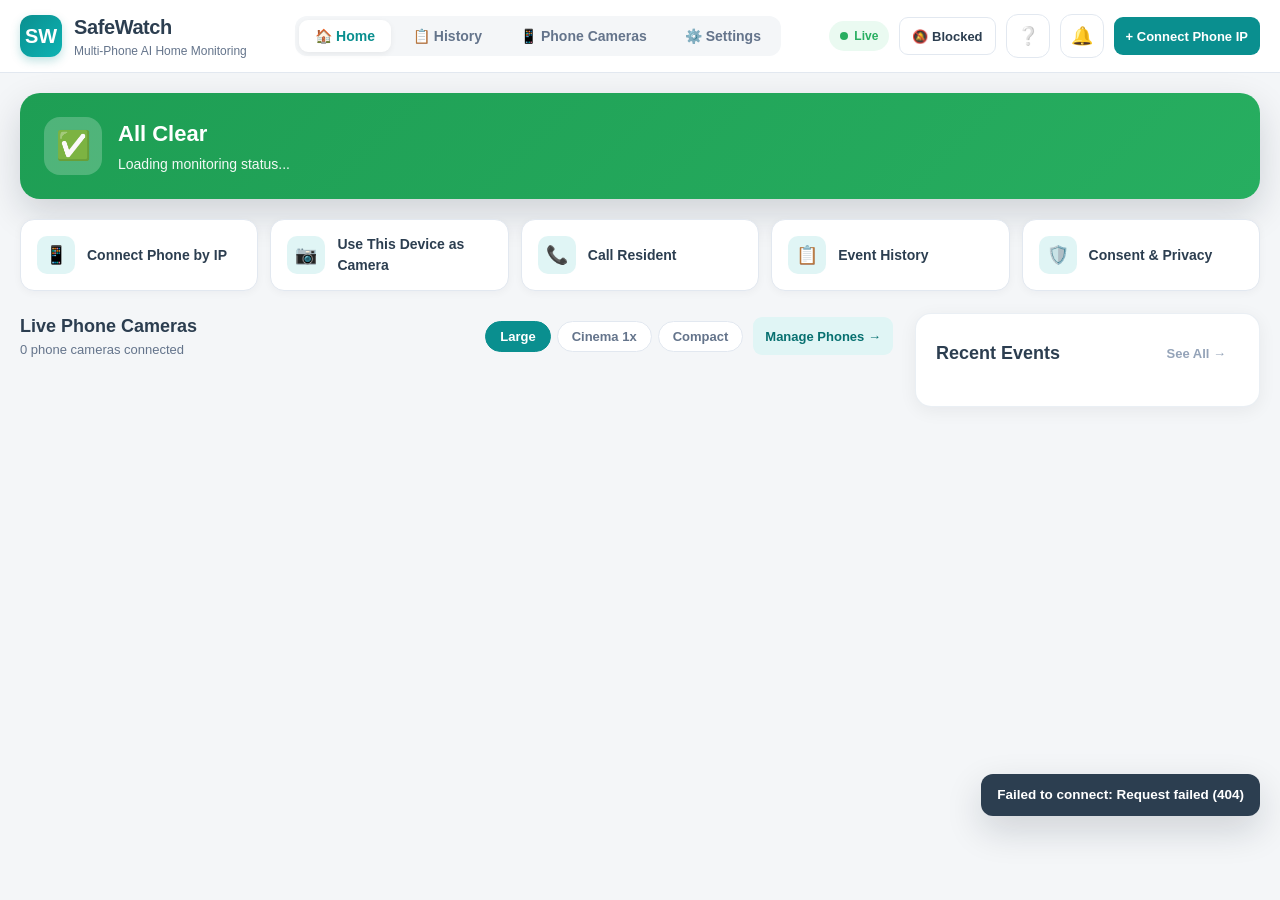
==== commit 0485c815: "Responsive UI" ====
--- a/static/index.html
+++ b/static/index.html
@@ -4,6 +4,8 @@
   <meta charset="UTF-8" />
   <meta name="viewport" content="width=device-width, initial-scale=1.0" />
   <title>SafeWatch — Multi-Phone AI Elderly Home Monitoring</title>
+  <link rel="manifest" href="/manifest.json" />
+  <meta name="theme-color" content="#e11d48" />
   <link rel="icon" type="image/svg+xml" href="data:image/svg+xml,<svg xmlns='http://www.w3.org/2000/svg' viewBox='0 0 100 100'><rect width='100' height='100' rx='24' fill='%230A8F8F'/><text x='50' y='66' font-size='44' font-family='sans-serif' font-weight='bold' text-anchor='middle' fill='white'>SW</text></svg>" />
   <link rel="stylesheet" href="/static/css/style.css" />
 </head>
@@ -30,17 +32,39 @@
           <span class="ws-dot"></span>
           <span class="ws-text">Live</span>
         </div>
+        <button class="btn btn-outline btn-sm" id="btnHeaderNotify" title="Lock Screen &amp; Background Notifications">
+          <span class="btn-text-full">🔔 Notifications</span>
+          <span class="btn-text-compact">🔔</span>
+        </button>
         <button class="icon-btn" id="btnGuide" title="Setup Guide">❔</button>
         <button class="icon-btn" id="btnAlertsBell" title="Pending Alerts">
           🔔
           <span class="badge-count" id="bellBadge" style="display:none">0</span>
         </button>
-        <button class="btn btn-primary btn-sm" id="btnQuickConnect">+ Connect Phone IP</button>
+        <button class="btn btn-primary btn-sm" id="btnQuickConnect">
+          <span class="btn-text-full">+ Connect Phone IP</span>
+          <span class="btn-text-compact">+ IP</span>
+        </button>
       </div>
     </div>
   </header>
 
   <main class="container">
+    <!-- LOCKSCREEN / BACKGROUND NOTIFICATION BANNER -->
+    <div id="notificationBanner" class="alert-banner" style="display:none;">
+      <div class="banner-left">
+        <span class="banner-icon">🔔</span>
+        <div>
+          <strong>Enable Lock Screen Notifications</strong>
+          <div class="muted" style="color:#cbd5e1;">Receive loud sound, vibration, and fall photos even when your phone is asleep or you are working in other apps.</div>
+        </div>
+      </div>
+      <div class="banner-actions">
+        <button class="btn btn-primary btn-sm" id="btnBannerEnableNotify">Enable Now</button>
+        <button class="btn btn-ghost btn-sm" id="btnBannerDismissNotify">Dismiss</button>
+      </div>
+    </div>
+
     <!-- TAB 1: HOME DASHBOARD -->
     <section id="tab-home" class="tab-panel active">
       <div id="heroCard" class="hero-card clear">
@@ -84,10 +108,12 @@
               <div class="section-title">Live Phone Cameras</div>
               <div class="muted" id="camCountLabel">0 phone cameras connected</div>
             </div>
-            <div style="display:flex; gap:6px; align-items:center; flex-wrap:wrap;">
-              <button class="chip active" data-cam-size="large">Large</button>
-              <button class="chip" data-cam-size="cinema">Cinema 1x</button>
-              <button class="chip" data-cam-size="compact">Compact</button>
+            <div class="cam-view-controls">
+              <div class="cam-size-chips">
+                <button class="chip active" data-cam-size="large">Large</button>
+                <button class="chip" data-cam-size="cinema">Cinema 1x</button>
+                <button class="chip" data-cam-size="compact">Compact</button>
+              </div>
               <button class="btn btn-secondary btn-sm" data-goto="cameras">Manage Phones →</button>
             </div>
           </div>
@@ -237,6 +263,58 @@
           </div>
           <div style="margin-top:14px; display:flex; gap:10px; flex-wrap:wrap;">
             <button class="btn btn-secondary btn-sm" id="btnOpenConsent">Review / Sign Consent</button>
+          </div>
+        </div>
+
+        <div class="card">
+          <div class="section-header">
+            <div>
+              <div class="section-title">Background &amp; Sleep-Mode Notifications</div>
+              <div class="muted">Alerts caregiver even when smartphone is locked or screen is asleep</div>
+            </div>
+            <span class="pill pill-default" id="notifStatusPill">Permission Required</span>
+          </div>
+
+          <div class="notif-feature-box">
+            🔔 <strong>Instant Fall Dispatch:</strong> When a fall is detected, SafeWatch uses the Service Worker Notification API to wake up your screen, vibrate with an emergency pattern, display the incident photo, and persist on your lock screen until acknowledged.
+          </div>
+
+          <div class="toggle-row">
+            <div>
+              <strong>Lock Screen Fall Alerts</strong>
+              <div class="muted">Show system tray and lock screen notification cards</div>
+            </div>
+            <label class="switch">
+              <input type="checkbox" id="setLockscreenNotify" checked />
+              <span class="slider"></span>
+            </label>
+          </div>
+
+          <div class="toggle-row">
+            <div>
+              <strong>Emergency Vibration Pattern</strong>
+              <div class="muted">Heavy vibration (500ms bursts) to wake user during sleep mode</div>
+            </div>
+            <label class="switch">
+              <input type="checkbox" id="setVibrationPattern" checked />
+              <span class="slider"></span>
+            </label>
+          </div>
+
+          <div class="toggle-row">
+            <div>
+              <strong>Continuous Alert Siren</strong>
+              <div class="muted">Repeat emergency alarm audio until caregiver views alert</div>
+            </div>
+            <label class="switch">
+              <input type="checkbox" id="setEmergencySiren" checked />
+              <span class="slider"></span>
+            </label>
+          </div>
+
+          <div style="margin-top:14px; display:flex; gap:10px; flex-wrap:wrap;">
+            <button class="btn btn-primary btn-sm" id="btnEnableNotifications">🔔 Enable Lock Screen Alerts</button>
+            <button class="btn btn-outline btn-sm" id="btnTestNotification">🧪 Send Test Lockscreen Alert</button>
           </div>
         </div>
 
@@ -471,7 +549,7 @@
       <div class="modal-body">
         <div id="alertMediaContainer" style="margin-bottom:14px;"></div>
         <div style="display:flex; gap:10px; flex-wrap:wrap; margin-bottom:16px;" id="alertMetaPills"></div>
-        <div style="display:grid; grid-template-columns: repeat(auto-fit, minmax(170px, 1fr)); gap:10px;">
+        <div class="alert-actions-grid">
           <a class="btn btn-primary" id="alertBtnCallResident" href="tel:">📞 Call Resident</a>
           <a class="btn btn-danger" id="alertBtnCall999" href="tel:999">🚨 Call Emergency (999)</a>
           <button class="btn btn-secondary" id="alertBtnSafe">✅ Mark as Safe</button>
--- a/static/css/style.css
+++ b/static/css/style.css
@@ -974,12 +974,7 @@
   background: var(--primary-light);
 }
 
-@media (max-width: 760px) {
-  .desktop-nav { display: none; }
-  .bottom-nav { display: flex; }
-  .ws-pill span.ws-text { display: none; }
-  .container { padding: 14px; }
-}
+/* (760px breakpoint moved to responsive section below) */
 
 .empty-state {
   text-align: center;
@@ -1003,3 +998,499 @@
 }
 
 .toast.show { display: block; }
+
+/* Notification Banner & Sleep-Mode Badges */
+.alert-banner {
+  background: linear-gradient(135deg, #1e293b 0%, #0f172a 100%);
+  color: #fff;
+  border-radius: var(--radius-card);
+  padding: 14px 18px;
+  margin-bottom: 20px;
+  display: flex;
+  align-items: center;
+  justify-content: space-between;
+  gap: 16px;
+  box-shadow: 0 4px 16px rgba(0, 0, 0, 0.15);
+  border-left: 5px solid #e11d48;
+}
+
+.alert-banner .banner-left {
+  display: flex;
+  align-items: center;
+  gap: 14px;
+}
+
+.alert-banner .banner-icon {
+  font-size: 26px;
+  animation: pulse-bell 2.5s infinite;
+}
+
+@keyframes pulse-bell {
+  0%, 100% { transform: rotate(0deg); }
+  10%, 30% { transform: rotate(14deg); }
+  20%, 40% { transform: rotate(-14deg); }
+  50% { transform: rotate(0deg); }
+}
+
+.alert-banner .banner-actions {
+  display: flex;
+  align-items: center;
+  gap: 10px;
+  flex-shrink: 0;
+}
+
+.btn-ghost {
+  background: transparent;
+  color: #94a3b8;
+  border: 1px solid rgba(255, 255, 255, 0.2);
+}
+
+.btn-ghost:hover {
+  background: rgba(255, 255, 255, 0.1);
+  color: #fff;
+}
+
+.pill-granted {
+  background: #dcfce7;
+  color: #166534;
+  font-weight: 600;
+}
+
+.pill-denied {
+  background: #fee2e2;
+  color: #991b1b;
+  font-weight: 600;
+}
+
+.pill-default {
+  background: #fef3c7;
+  color: #92400e;
+  font-weight: 600;
+}
+
+.notif-feature-box {
+  background: #f8fafc;
+  border: 1px solid var(--border);
+  border-radius: var(--radius-input);
+  padding: 12px 14px;
+  margin: 12px 0;
+  font-size: 13px;
+  line-height: 1.5;
+  color: var(--muted);
+}
+
+/* ================================================================
+   NEW RESPONSIVE CLASSES (for HTML elements added in prior session)
+   ================================================================ */
+
+/* Button text toggle: full text visible by default, compact hidden */
+.btn-text-full  { display: inline; }
+.btn-text-compact { display: none; }
+
+/* Camera view controls wrapper */
+.cam-view-controls {
+  display: flex;
+  align-items: center;
+  gap: 10px;
+  flex-wrap: wrap;
+}
+
+.cam-size-chips {
+  display: flex;
+  gap: 6px;
+}
+
+/* Fall alert action grid */
+.alert-actions-grid {
+  display: grid;
+  grid-template-columns: repeat(auto-fit, minmax(170px, 1fr));
+  gap: 10px;
+}
+
+/* ================================================================
+   GLOBAL POLISH (all sizes)
+   ================================================================ */
+
+html {
+  scroll-behavior: smooth;
+}
+
+/* Ensure all interactive targets are ≥ 44px for touch */
+.btn { white-space: nowrap; min-height: 44px; }
+.btn-sm { min-height: 38px; }
+.icon-btn { min-width: 44px; min-height: 44px; }
+
+/* Word wrap safety for dynamic text */
+.hero-title, .cam-name, .section-title { word-break: break-word; }
+
+/* Toggle row spacing fix */
+.toggle-row { gap: 12px; }
+
+/* Modal touch-scroll */
+.modal { -webkit-overflow-scrolling: touch; }
+.modal-backdrop { overscroll-behavior: contain; }
+
+/* Focus-visible accessibility outlines */
+.btn:focus-visible,
+.icon-btn:focus-visible,
+.chip:focus-visible,
+.nav-tab:focus-visible,
+.quick-btn:focus-visible,
+.switch input:focus-visible + .slider,
+.method-tab:focus-visible {
+  outline: 2px solid var(--primary);
+  outline-offset: 2px;
+}
+
+/* Smooth grid/layout transitions */
+.dashboard-split,
+.camera-grid,
+.settings-grid,
+.form-grid,
+.quick-actions,
+.method-tabs,
+.hero-card {
+  transition: gap 0.2s ease;
+}
+
+/* Reduced motion preference */
+@media (prefers-reduced-motion: reduce) {
+  *, *::before, *::after {
+    animation-duration: 0.01ms !important;
+    animation-iteration-count: 1 !important;
+    transition-duration: 0.01ms !important;
+  }
+  html { scroll-behavior: auto; }
+}
+
+/* ================================================================
+   TABLET BREAKPOINT (760px – 1024px)
+   ================================================================ */
+
+@media (max-width: 1024px) {
+  .topbar { padding: 10px 16px; }
+
+  .nav-tab {
+    font-size: 13px;
+    padding: 6px 12px;
+  }
+
+  .camera-grid {
+    grid-template-columns: repeat(auto-fit, minmax(340px, 1fr));
+  }
+
+  .settings-grid {
+    grid-template-columns: repeat(auto-fit, minmax(280px, 1fr));
+  }
+
+  .hero-card { padding: 20px; gap: 16px; }
+  .hero-emoji { width: 50px; height: 50px; font-size: 24px; }
+  .hero-title { font-size: 20px; }
+
+  .expand-feed-wrap img { max-height: 58vh; }
+
+  .modal-body { padding: 18px 20px; }
+  .modal-header { padding: 16px 20px; }
+  .modal-footer { padding: 12px 20px; }
+}
+
+/* ================================================================
+   LARGE PHONE / EXISTING MOBILE (≤ 760px) — Enhanced
+   ================================================================ */
+
+@media (max-width: 760px) {
+  /* Nav swap (existing) */
+  .desktop-nav { display: none; }
+  .bottom-nav {
+    display: flex;
+    padding-bottom: calc(6px + env(safe-area-inset-bottom, 0px));
+  }
+  .container { padding: 14px; }
+  .ws-pill span.ws-text { display: none; }
+
+  /* Button text: show compact, hide full */
+  .btn-text-full  { display: none; }
+  .btn-text-compact { display: inline; }
+
+  /* Topbar tighter */
+  .topbar { padding: 8px 14px; }
+  .topbar-actions { gap: 6px; }
+  .topbar-inner { gap: 10px; }
+
+  /* Brand shrink */
+  .brand-icon { width: 36px; height: 36px; border-radius: 10px; font-size: 16px; }
+  .brand-title { font-size: 17px; }
+
+  /* Hero card stack on mobile */
+  .hero-card {
+    flex-direction: column;
+    text-align: center;
+    padding: 18px;
+    gap: 14px;
+  }
+  .hero-left {
+    flex-direction: column;
+    text-align: center;
+    align-items: center;
+  }
+  .hero-emoji { width: 48px; height: 48px; font-size: 24px; border-radius: 14px; }
+  .hero-title { font-size: 19px; }
+  .hero-sub { font-size: 13px; }
+  .hero-actions { justify-content: center; }
+
+  /* Dashboard force single column */
+  .dashboard-split { grid-template-columns: 1fr; }
+
+  /* Camera feed smaller */
+  .cam-feed-wrap { min-height: 220px; }
+  .camera-grid.size-cinema .cam-feed-wrap { min-height: 300px; max-height: 55vh; }
+
+  /* Camera view controls stack */
+  .cam-view-controls { gap: 8px; }
+  .cam-size-chips { gap: 4px; }
+  .cam-size-chips .chip { padding: 5px 10px; font-size: 12px; }
+
+  /* Smaller cards */
+  .card { padding: 16px; }
+  .section-title { font-size: 16px; }
+
+  /* Modals */
+  .modal { border-radius: 16px; }
+  .modal-body { padding: 16px; }
+  .modal-header { padding: 14px 16px; }
+  .modal-footer { padding: 12px 16px; }
+
+  /* Expand camera modal */
+  .expand-feed-wrap img { max-height: 50vh; }
+  .modal-xl { width: 100vw; max-width: 100vw; border-radius: 14px; }
+
+  /* State stepper */
+  .state-stepper { gap: 6px; }
+  .state-step { padding: 6px 4px; font-size: 11px; }
+
+  /* Filter bar */
+  .filter-bar select.input { min-width: 110px !important; font-size: 13px; }
+
+  /* Event items */
+  .event-thumb { width: 68px; height: 48px; border-radius: 8px; }
+  .event-item { padding: 10px; gap: 10px; }
+  .event-title { font-size: 13.5px; }
+  .event-sub { font-size: 12px; }
+
+  /* Settings grid single column */
+  .settings-grid { grid-template-columns: 1fr; gap: 14px; }
+
+  /* Method tabs in connect modal */
+  .method-tabs { grid-template-columns: 1fr; gap: 6px; }
+  .method-tab { font-size: 13px; padding: 10px 8px; }
+
+  /* QR box */
+  .qr-box { flex-direction: column; align-items: center; text-align: center; }
+  .qr-box img { width: 120px; height: 120px; }
+
+  /* Alert banner stack */
+  .alert-banner {
+    flex-direction: column;
+    text-align: center;
+    padding: 14px;
+    gap: 12px;
+    border-left: none;
+    border-top: 4px solid #e11d48;
+  }
+  .alert-banner .banner-left {
+    flex-direction: column;
+    text-align: center;
+    gap: 10px;
+  }
+  .alert-banner .banner-actions { justify-content: center; }
+
+  /* Alert actions grid */
+  .alert-actions-grid {
+    grid-template-columns: 1fr 1fr;
+    gap: 8px;
+  }
+
+  /* Media preview */
+  .media-preview { max-height: 260px; }
+
+  /* Toast repositioned */
+  .toast {
+    left: 14px;
+    right: 14px;
+    bottom: 72px;
+    text-align: center;
+  }
+
+  /* Form grid */
+  .form-grid { gap: 10px; }
+
+  /* Quick actions */
+  .quick-actions { gap: 10px; }
+  .quick-btn { padding: 12px 14px; font-size: 13px; }
+  .quick-icon { width: 34px; height: 34px; font-size: 16px; }
+
+  /* ROI stage smaller */
+  .roi-stage { border-radius: 10px; }
+
+  /* Notification feature box */
+  .notif-feature-box { font-size: 12px; padding: 10px 12px; }
+}
+
+/* ================================================================
+   SMALL PHONE (≤ 480px)
+   ================================================================ */
+
+@media (max-width: 480px) {
+  .topbar { padding: 8px 10px; }
+  .topbar-inner { gap: 6px; }
+  .topbar-actions { gap: 4px; }
+
+  /* Brand ultra-compact */
+  .brand { gap: 8px; }
+  .brand-icon { width: 32px; height: 32px; border-radius: 8px; font-size: 14px; }
+  .brand-title { font-size: 15px; }
+  .brand-sub { display: none; }
+
+  /* Container minimal padding */
+  .container { padding: 10px; }
+  body { padding-bottom: 68px; }
+
+  /* Hero card compact */
+  .hero-card { padding: 14px; gap: 10px; border-radius: 16px; }
+  .hero-emoji { width: 42px; height: 42px; font-size: 20px; border-radius: 12px; }
+  .hero-title { font-size: 17px; }
+  .hero-sub { font-size: 12px; }
+
+  /* Quick actions 2-column */
+  .quick-actions { grid-template-columns: repeat(2, 1fr); gap: 8px; }
+  .quick-btn { padding: 10px 12px; font-size: 12px; gap: 8px; }
+  .quick-icon { width: 30px; height: 30px; font-size: 14px; border-radius: 8px; }
+
+  /* Camera grid force single column */
+  .camera-grid { grid-template-columns: 1fr !important; }
+  .cam-feed-wrap { min-height: 180px; }
+  .camera-grid.size-cinema .cam-feed-wrap { min-height: 240px; }
+
+  /* Cards compact */
+  .card { padding: 14px; border-radius: 14px; }
+  .section-title { font-size: 15px; }
+  .section-header { gap: 8px; margin-bottom: 10px; }
+
+  /* Modal */
+  .modal { border-radius: 14px; max-height: 94vh; }
+  .modal-body { padding: 12px 14px; }
+  .modal-header { padding: 12px 14px; }
+  .modal-footer { padding: 10px 14px; gap: 8px; }
+
+  /* State stepper 2×2 grid */
+  .state-stepper { grid-template-columns: repeat(2, 1fr); gap: 4px; }
+  .state-step { padding: 5px 4px; font-size: 10px; border-radius: 8px; }
+
+  /* Event items ultra-compact */
+  .event-thumb { width: 56px; height: 40px; border-radius: 6px; }
+  .event-item { padding: 8px; gap: 8px; border-radius: 10px; }
+  .event-title { font-size: 13px; gap: 4px; }
+  .event-sub { font-size: 11px; }
+
+  /* Filter bar chips + selects */
+  .filter-bar { gap: 6px; }
+  .filter-bar select.input { min-width: 100px !important; font-size: 12px; }
+  .chip { padding: 5px 10px; font-size: 12px; }
+
+  /* Form grid single column */
+  .form-grid { grid-template-columns: 1fr; gap: 8px; }
+
+  /* Settings grid */
+  .settings-grid { gap: 12px; }
+
+  /* Method tabs */
+  .method-tabs { gap: 4px; }
+  .method-tab { padding: 8px 6px; font-size: 12px; }
+
+  /* QR box smaller */
+  .qr-box { padding: 12px; gap: 12px; }
+  .qr-box img { width: 100px; height: 100px; }
+
+  /* Alert banner */
+  .alert-banner { padding: 12px; gap: 10px; border-radius: 12px; }
+  .alert-banner .banner-icon { font-size: 22px; }
+
+  /* Alert actions grid single column */
+  .alert-actions-grid { grid-template-columns: 1fr; gap: 6px; }
+
+  /* Toggle row */
+  .toggle-row { padding: 8px 0; gap: 10px; }
+  .toggle-row strong { font-size: 13px; }
+  .toggle-row .muted { font-size: 11.5px; }
+
+  /* Bottom nav safe area */
+  .bottom-nav {
+    padding: 4px 6px;
+    padding-bottom: calc(4px + env(safe-area-inset-bottom, 0px));
+  }
+  .bottom-nav button { font-size: 10px; padding: 5px 8px; }
+
+  /* Toast */
+  .toast { left: 10px; right: 10px; bottom: 64px; font-size: 12px; padding: 10px 12px; }
+
+  /* Expand modal telemetry pills */
+  .pill { padding: 3px 8px; font-size: 11px; }
+
+  /* Media preview */
+  .media-preview { max-height: 200px; }
+
+  /* Notification feature box */
+  .notif-feature-box { font-size: 11.5px; padding: 10px; }
+
+  /* ROI stage */
+  .roi-stage { border-radius: 8px; }
+
+  /* Icon buttons on mobile: enforce touch size */
+  .icon-btn { width: 44px; height: 44px; font-size: 16px; }
+
+  /* Cam body tighter */
+  .cam-body { padding: 10px 12px; gap: 8px; }
+  .cam-name { font-size: 14px; }
+  .cam-meta { font-size: 11.5px; }
+
+  /* Camera expand button */
+  .cam-expand-fab { font-size: 11px; padding: 4px 8px; }
+
+  /* Buttons */
+  .btn { padding: 8px 12px; font-size: 13px; min-height: 40px; }
+  .btn-sm { padding: 6px 10px; font-size: 12px; min-height: 34px; }
+
+  /* Expand feed */
+  .expand-feed-wrap img { max-height: 42vh; }
+  .expand-feed-wrap { border-radius: 10px; }
+
+  /* Timeline */
+  .timeline { padding-left: 10px; gap: 8px; }
+  .timeline-item { font-size: 12px; }
+  .timeline-item::before { width: 7px; height: 7px; left: -14px; }
+
+  /* Cam view controls */
+  .cam-view-controls { justify-content: center; }
+}
+
+/* ================================================================
+   ULTRA-WIDE (≥ 1600px)
+   ================================================================ */
+
+@media (min-width: 1600px) {
+  .container { max-width: 1680px; }
+
+  .camera-grid {
+    grid-template-columns: repeat(auto-fit, minmax(520px, 1fr));
+  }
+
+  .dashboard-split {
+    grid-template-columns: 2.4fr 0.6fr;
+    gap: 28px;
+  }
+
+  .hero-card { padding: 28px; }
+  .hero-emoji { width: 64px; height: 64px; font-size: 32px; }
+  .hero-title { font-size: 24px; }
+}
+
